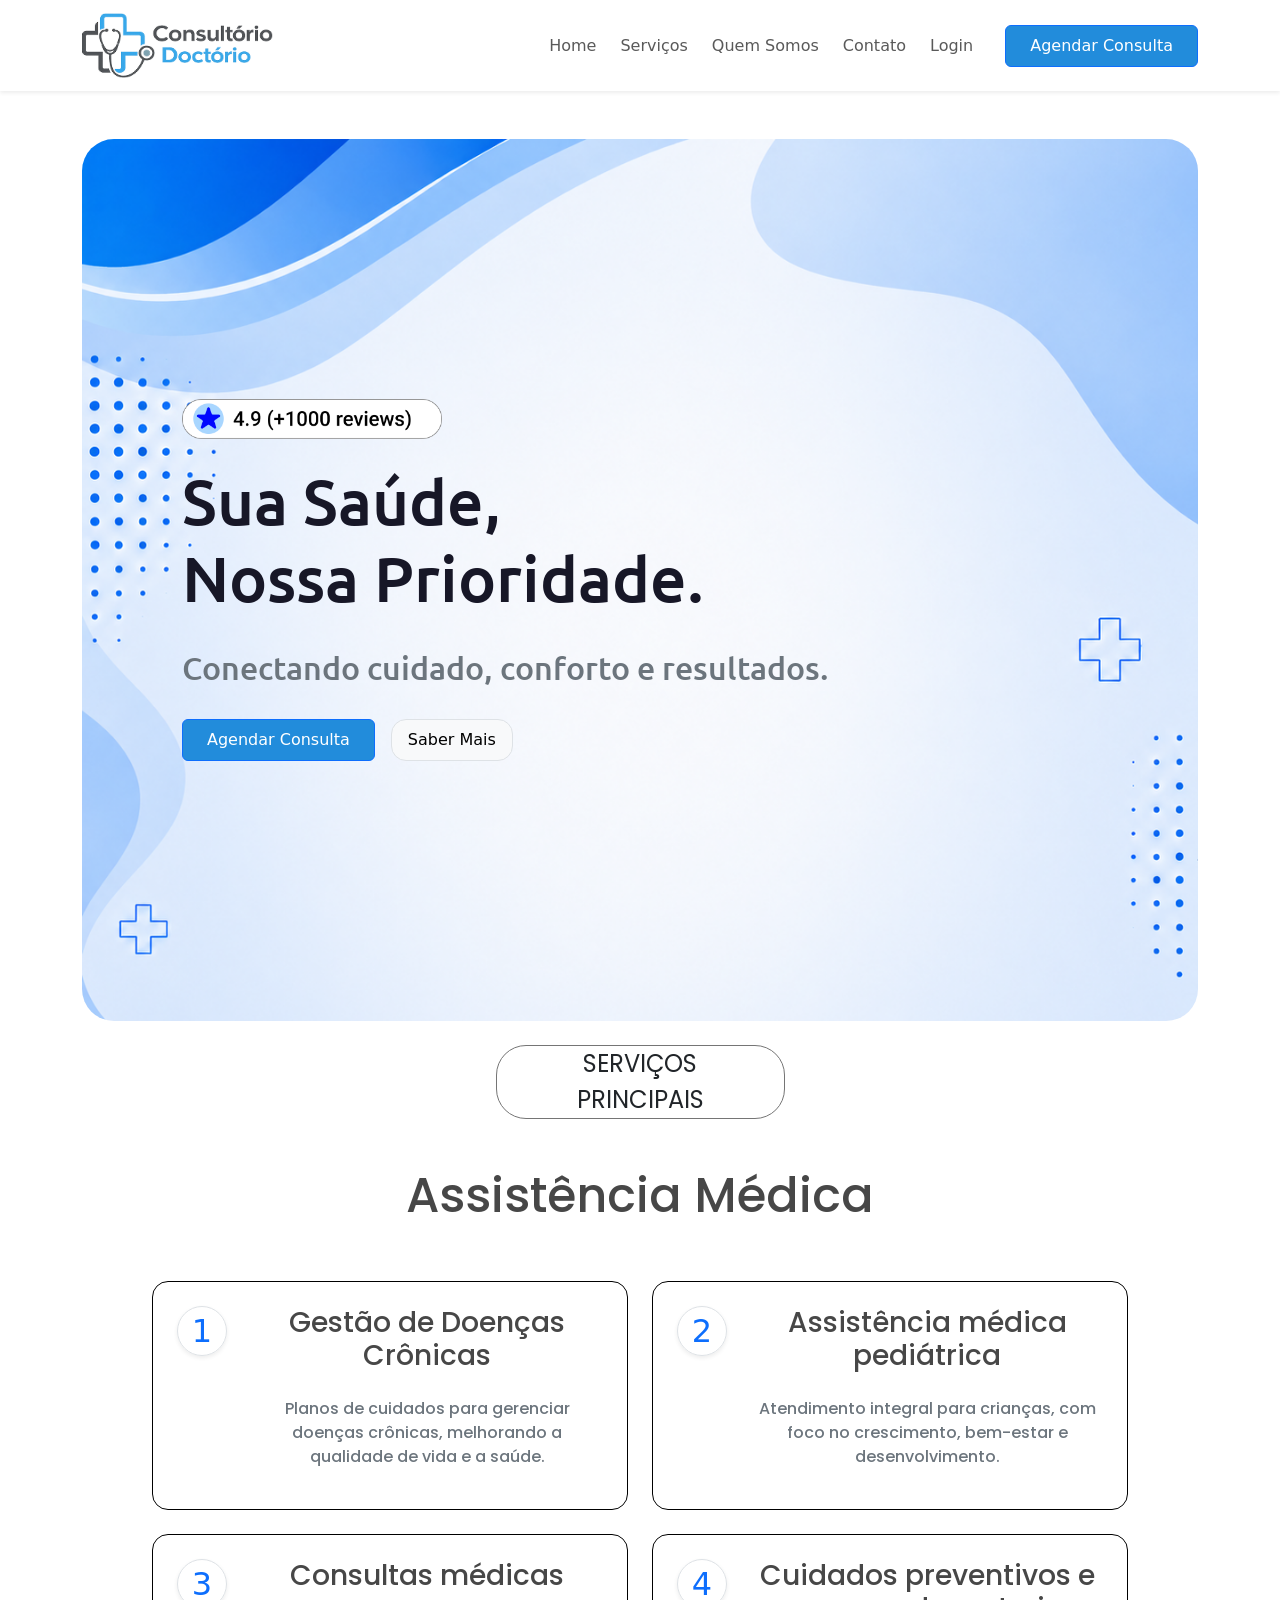
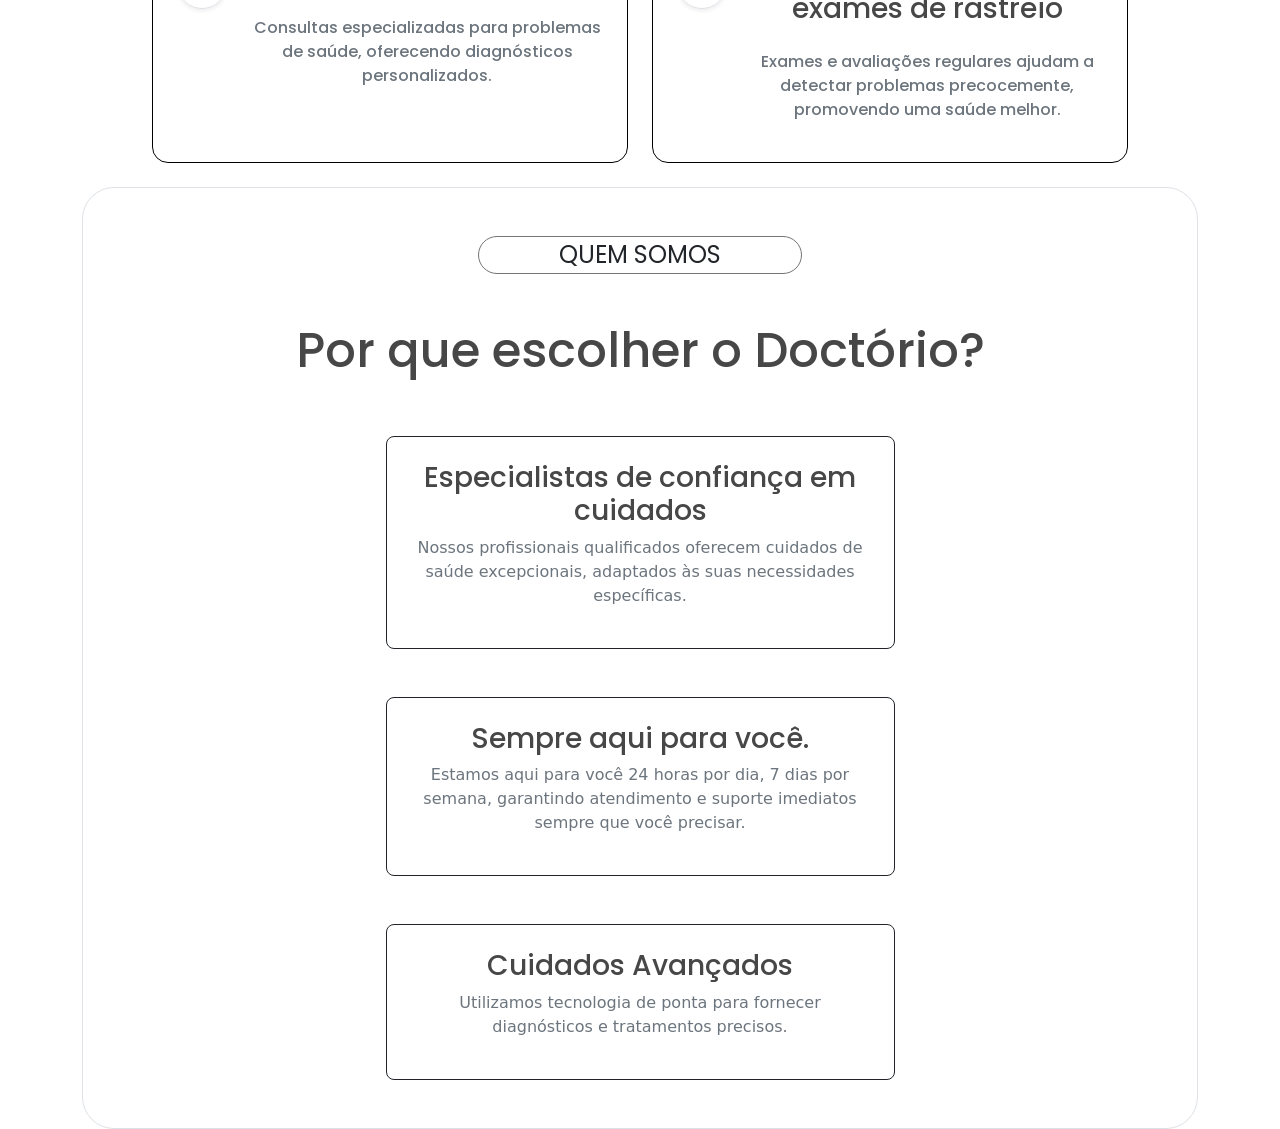
==== index.html @ 72e79a43 "major commit" ====
<!DOCTYPE html>
<html lang="pt-br">
<head>
    <meta charset="UTF-8">
    <meta name="viewport" content="width=device-width, initial-scale=1.0">
    <title>Consultório Doctorio</title>
    <link href="https://cdn.jsdelivr.net/npm/bootstrap@5.3.3/dist/css/bootstrap.min.css" rel="stylesheet">
    <link rel="stylesheet" href="./assets/css/index.css">
    <link rel="icon" type="image/x-icon" href="/assets/img/doctorio-favicon.ico">
    <link rel="shortcut icon" type="image/x-icon" href="/assets/img/doctorio-favicon.ico">
</head>
<body>
    <div id="header-placeholder"></div>
    <main class="container d-flex flex-column gap-4 bg-light.bg-gradient">
        <section class="container d-flex flex-column gap-4 rounded-5 mt-5 main-container-padding main-container-background" style="height: 1296;">
            <img src="./assets/img/reviews-icon.png" alt="" style="width: 260px;" class="review-img">
            <h1 class="display-3 fw-medium text-font-ubuntu" style="color: #171727;">Sua Saúde, <br>Nossa Prioridade.</h1>
            <h2 class="text-secondary text-font-ubuntu fs-2">Conectando cuidado, conforto e resultados.</h2>
            <div class="d-flex gap-3">
                <div id="consultation-button"></div>
                <a class="btn btn-light border py-2 px-3 fw-medium" style="border-color: #757575; border-radius: 15px;">Saber Mais</a>
            </div>
        </section>

        <section class="container d-flex flex-column gap-5">
            <div class="align-items-center text-center mx-auto fw-normal fs-4 text-font-poppins" style="border: 1px solid #757575; border-radius: 30px; padding: 0 80px">SERVIÇOS <br>PRINCIPAIS</div>
            <h2 class="display-5 fw-medium text-font-poppins text-center" style="color: #474747;">Assistência Médica</h1>
            <div class="row g-4 mx-auto" style="max-width: 1000px;"> 
                <div class="col-6"><div class="d-flex gap-4 p-4 h-100 w-100" style="border: 1px solid black; border-radius: 16px;">
                    <div class="d-flex flex-shrink-0 p-4 shadow-sm border rounded-circle justify-content-center align-items-center text-primary fs-2" style="width: 40px; height: 40px;">1</div>
                    <div class="d-flex flex-column gap-3">
                        <h3 class="text-center fw-medium text-font-poppins" style="color: #474747;">Gestão de Doenças Crônicas</h3>
                        <p class="text-secondary fw-medium text-center text-font-poppins">Planos de cuidados para gerenciar doenças crônicas, melhorando a qualidade de vida e a saúde.</p>
                    </div>
                </div></div>
                <div class="col-6"><div class="d-flex gap-4 p-4 h-100 w-100" style="border: 1px solid black; border-radius: 16px;">
                    <div class="d-flex flex-shrink-0 p-4 shadow-sm border rounded-circle justify-content-center align-items-center text-primary fs-2" style="width: 40px; height: 40px;">2</div>
                    <div class="d-flex flex-column gap-3">
                        <h3 class="text-center fw-medium text-font-poppins" style="color: #474747;">Assistência médica pediátrica</h3>
                        <p class="text-secondary fw-medium text-center text-font-poppins">Atendimento integral para crianças, com foco no crescimento, bem-estar e desenvolvimento.</p>
                    </div>
                </div></div>
                <div class="col-6"><div class="d-flex gap-4 p-4 h-100 w-100" style="border: 1px solid black; border-radius: 16px;">
                    <div class="d-flex flex-shrink-0 p-4 shadow-sm border rounded-circle justify-content-center align-items-center text-primary fs-2" style="width: 40px; height: 40px;">3</div>
                    <div class="d-flex flex-column gap-3">
                        <h3 class="text-center fw-medium text-font-poppins" style="color: #474747;">Consultas médicas</h3>
                        <p class="text-secondary fw-medium text-center text-font-poppins">Consultas especializadas para problemas de saúde, oferecendo diagnósticos personalizados.</p>
                    </div>
                </div></div>
                <div class="col-6"><div class="d-flex gap-4 p-4 h-100 w-100" style="border: 1px solid black; border-radius: 16px;">
                    <div class="d-flex flex-shrink-0 p-4 shadow-sm border rounded-circle justify-content-center align-items-center text-primary fs-2" style="width: 40px; height: 40px;">4</div>
                    <div class="d-flex flex-column gap-3">
                        <h3 class="text-center fw-medium text-font-poppins" style="color: #474747;">Cuidados preventivos e exames de rastreio</h3>
                        <p class="text-secondary fw-medium text-center text-font-poppins">Exames e avaliações regulares ajudam a detectar problemas precocemente, promovendo uma saúde melhor.</p>
                    </div>
                </div></div>
            </div>
        </section>
        
        <section class="container d-flex flex-column gap-5 p-5 border rounded-5">
            <div class="align-items-center text-center mx-auto fw-normal fs-4 text-font-poppins" style="border: 1px solid #757575; border-radius: 30px; padding: 0 80px">QUEM SOMOS</div>
            <h2 class="display-5 fw-medium text-font-poppins text-center" style="color: #474747;">Por que escolher o Doctório?</h1>
            <div class="container d-flex flex-column justify-content-center align-items-center p-4 text-center border border-dark rounded-3 w-50">
                <h3 class="text-font-poppins fw-medium" style="color: #474747;">Especialistas de confiança em cuidados</h3>
                <p class="text-secondary">Nossos profissionais qualificados oferecem cuidados de saúde excepcionais, adaptados às suas necessidades específicas.</p>
            </div>
            <div class="container d-flex flex-column justify-content-center align-items-center p-4 text-center border border-dark rounded-3 w-50">
                <h3 class="text-font-poppins fw-medium" style="color: #474747;">Sempre aqui para você.</h3>
                <p class="text-secondary">Estamos aqui para você 24 horas por dia, 7 dias por semana, garantindo atendimento e suporte imediatos sempre que você precisar.</p>
            </div>
            <div class="container d-flex flex-column justify-content-center align-items-center p-4 text-center border border-dark rounded-3 w-50">
                <h3 class="text-font-poppins fw-medium" style="color: #474747;">Cuidados Avançados</h3>
                <p class="text-secondary">Utilizamos tecnologia de ponta para fornecer diagnósticos e tratamentos precisos.</p>
            </div>
        </section>
    </main>
    <script src="assets/js/main.js"></script>
</body>
</html>
---- assets/css/index.css ----
@import url('https://fonts.googleapis.com/css2?family=Ubuntu:ital,wght@0,300;0,400;0,500;0,700;1,300;1,400;1,500;1,700&display=swap');
@import url('https://fonts.googleapis.com/css2?family=Poppins:ital,wght@0,100;0,200;0,300;0,400;0,500;0,600;0,700;0,800;0,900;1,100;1,200;1,300;1,400;1,500;1,600;1,700;1,800;1,900&display=swap');

.text-font-ubuntu {
    font-family: 'Ubuntu', sans-serif;
}

.text-font-poppins {
    font-family: 'Poppins', sans-serif;
}

.main-container-padding {
    padding: 260px 0 260px 100px;
}

.main-container-background {
    background:
        linear-gradient(rgba(255,255,255, 0), rgba(255,255,255,0)),
        url('../img/homepage-background.png');
    background-size: cover;
}
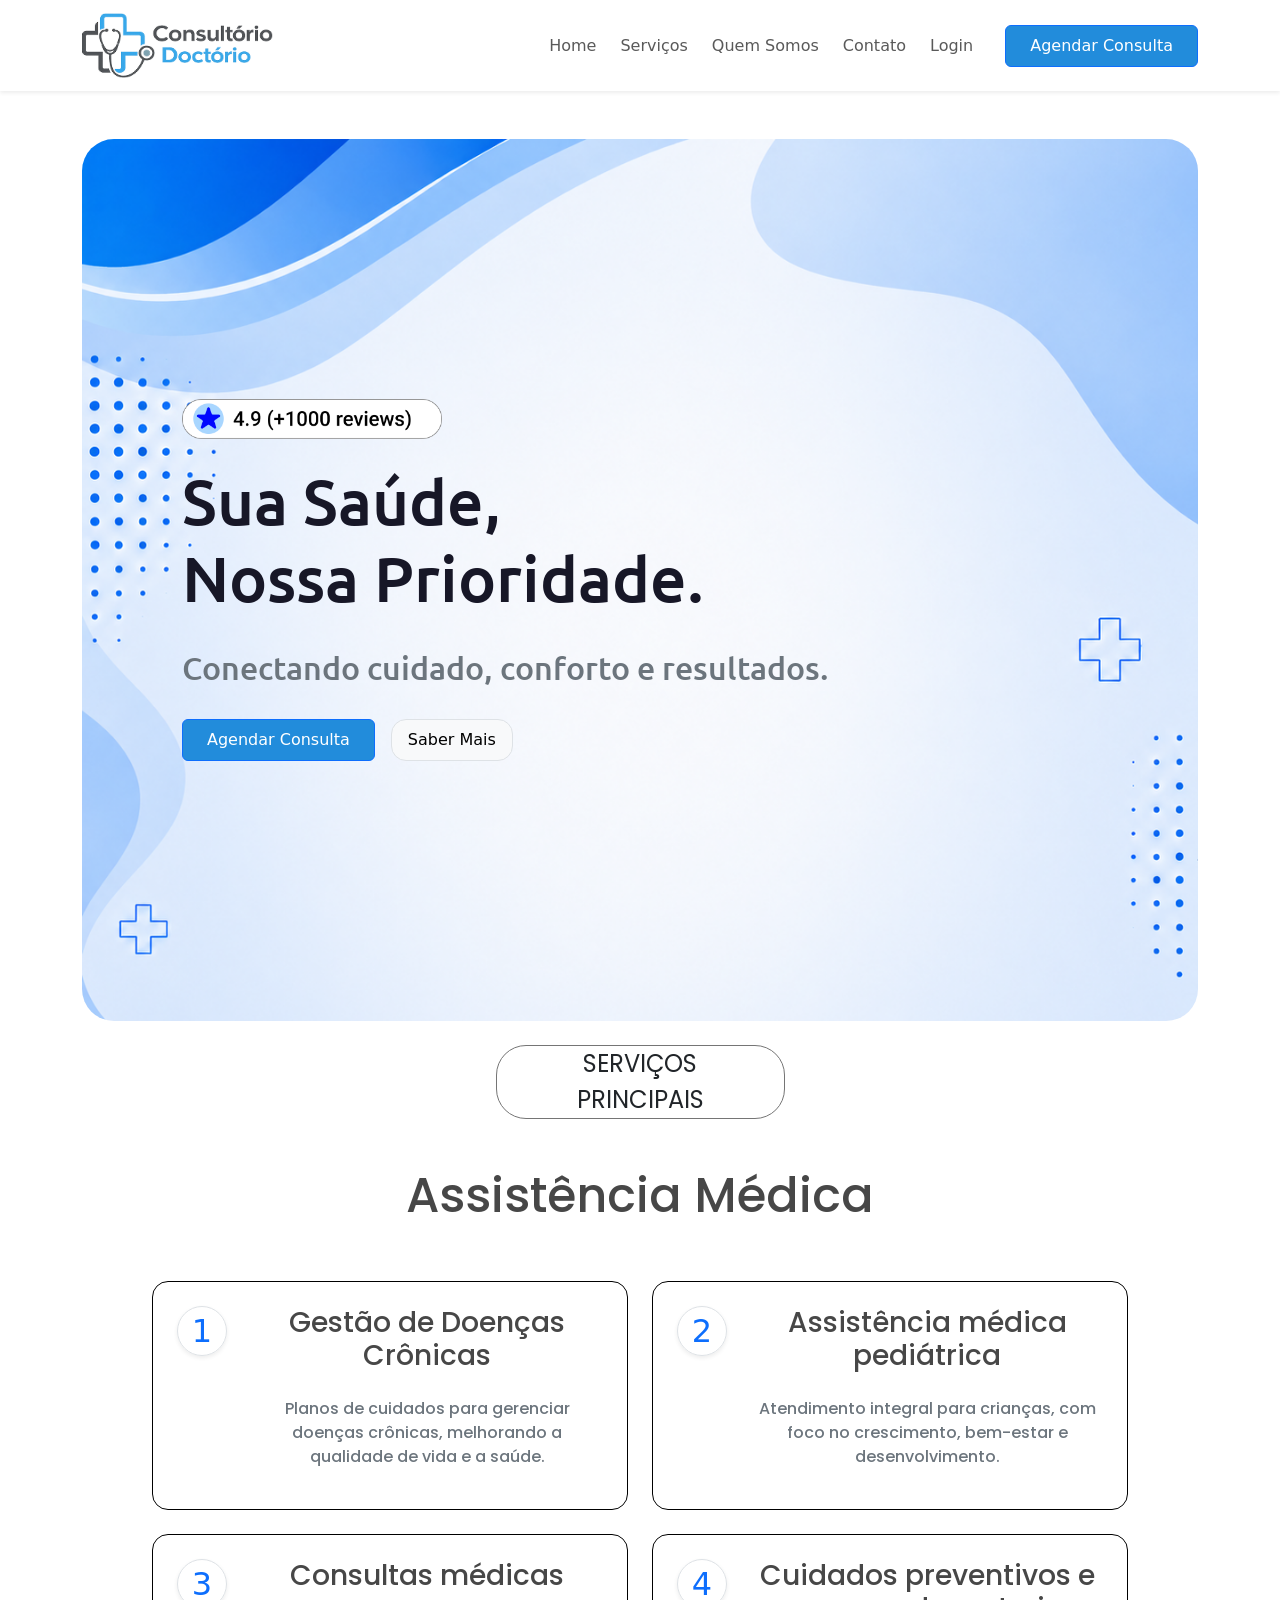
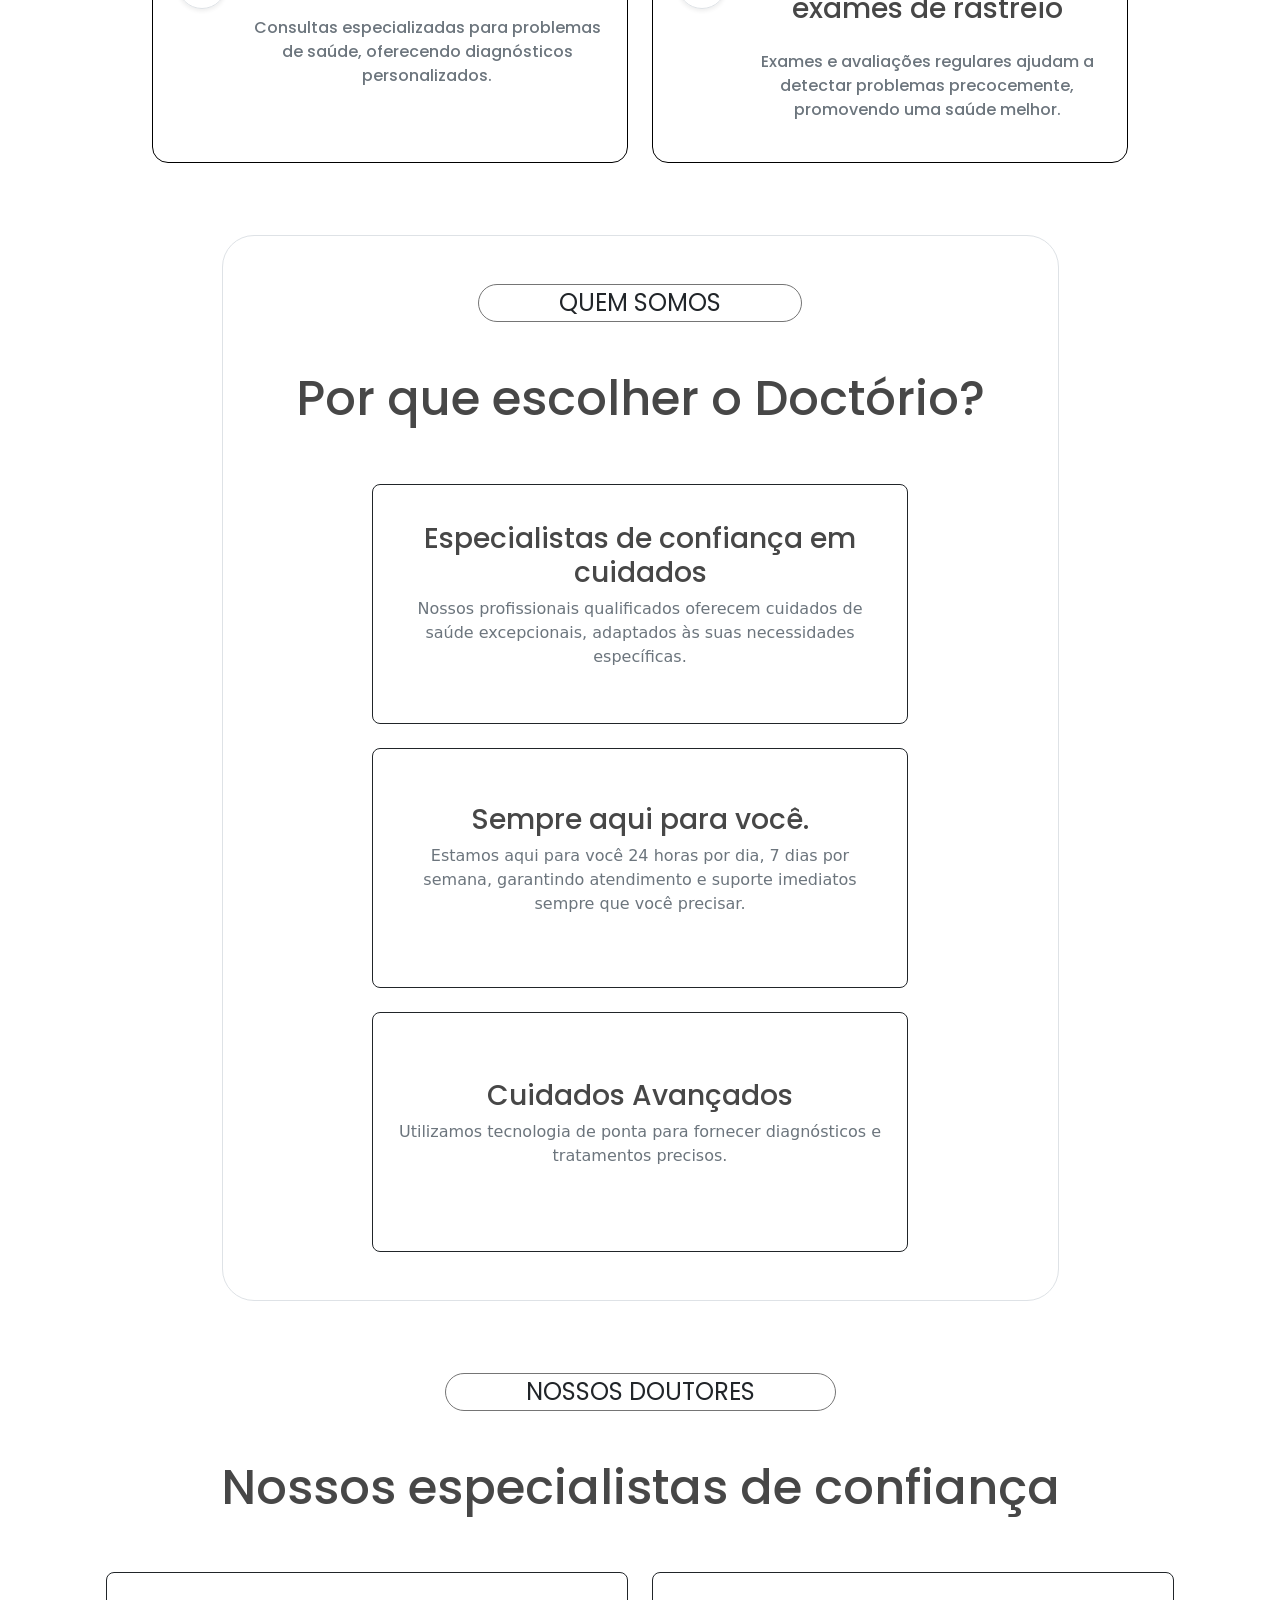
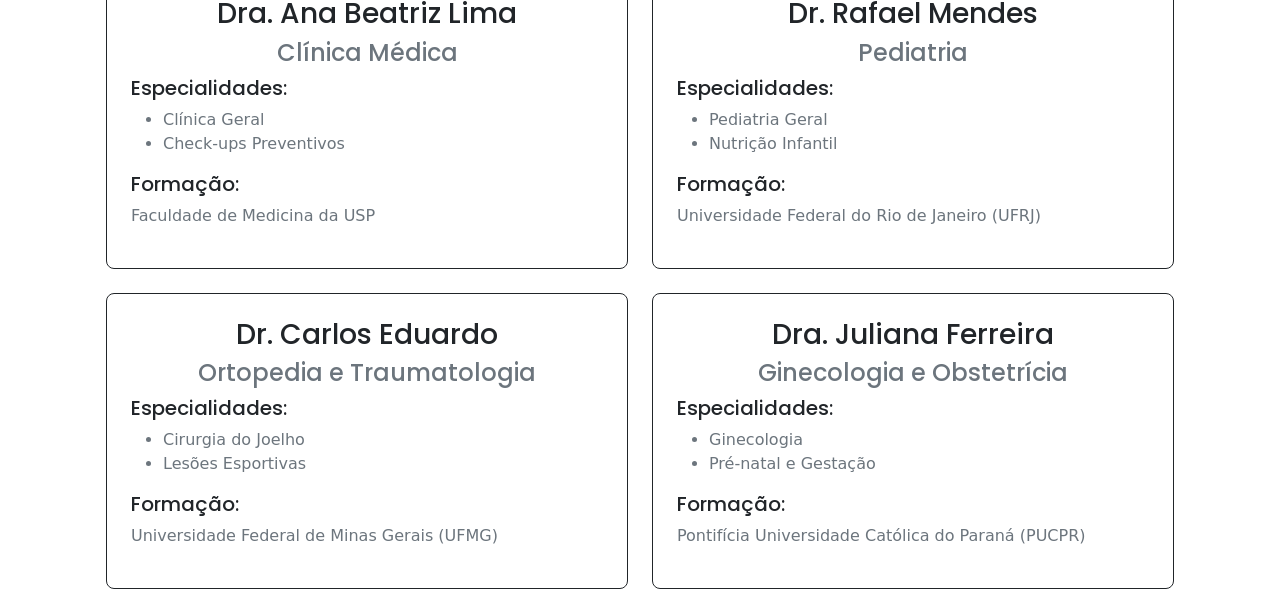
==== commit 3d207940: "feat: adiciona novas secoes da pagina principal" ====
--- a/index.html
+++ b/index.html
@@ -12,7 +12,7 @@
 <body>
     <div id="header-placeholder"></div>
     <main class="container d-flex flex-column gap-4 bg-light.bg-gradient">
-        <section class="container d-flex flex-column gap-4 rounded-5 mt-5 main-container-padding main-container-background" style="height: 1296;">
+        <section id="main-presentation" class="container d-flex flex-column gap-4 rounded-5 mt-5 main-container-padding main-container-background" style="height: 1296;">
             <img src="./assets/img/reviews-icon.png" alt="" style="width: 260px;" class="review-img">
             <h1 class="display-3 fw-medium text-font-ubuntu" style="color: #171727;">Sua Saúde, <br>Nossa Prioridade.</h1>
             <h2 class="text-secondary text-font-ubuntu fs-2">Conectando cuidado, conforto e resultados.</h2>
@@ -22,9 +22,9 @@
             </div>
         </section>
 
-        <section class="container d-flex flex-column gap-5">
+        <section id="main-services" class="container d-flex flex-column gap-5">
             <div class="align-items-center text-center mx-auto fw-normal fs-4 text-font-poppins" style="border: 1px solid #757575; border-radius: 30px; padding: 0 80px">SERVIÇOS <br>PRINCIPAIS</div>
-            <h2 class="display-5 fw-medium text-font-poppins text-center" style="color: #474747;">Assistência Médica</h1>
+            <h2 class="display-5 fw-medium text-font-poppins text-center" style="color: #474747;">Assistência Médica</h2>
             <div class="row g-4 mx-auto" style="max-width: 1000px;"> 
                 <div class="col-6"><div class="d-flex gap-4 p-4 h-100 w-100" style="border: 1px solid black; border-radius: 16px;">
                     <div class="d-flex flex-shrink-0 p-4 shadow-sm border rounded-circle justify-content-center align-items-center text-primary fs-2" style="width: 40px; height: 40px;">1</div>
@@ -57,22 +57,91 @@
             </div>
         </section>
         
-        <section class="container d-flex flex-column gap-5 p-5 border rounded-5">
+        <section id="about-us" class="container d-flex flex-column gap-5 mt-5 p-5 border rounded-5 w-75">
             <div class="align-items-center text-center mx-auto fw-normal fs-4 text-font-poppins" style="border: 1px solid #757575; border-radius: 30px; padding: 0 80px">QUEM SOMOS</div>
             <h2 class="display-5 fw-medium text-font-poppins text-center" style="color: #474747;">Por que escolher o Doctório?</h1>
-            <div class="container d-flex flex-column justify-content-center align-items-center p-4 text-center border border-dark rounded-3 w-50">
-                <h3 class="text-font-poppins fw-medium" style="color: #474747;">Especialistas de confiança em cuidados</h3>
-                <p class="text-secondary">Nossos profissionais qualificados oferecem cuidados de saúde excepcionais, adaptados às suas necessidades específicas.</p>
-            </div>
-            <div class="container d-flex flex-column justify-content-center align-items-center p-4 text-center border border-dark rounded-3 w-50">
-                <h3 class="text-font-poppins fw-medium" style="color: #474747;">Sempre aqui para você.</h3>
-                <p class="text-secondary">Estamos aqui para você 24 horas por dia, 7 dias por semana, garantindo atendimento e suporte imediatos sempre que você precisar.</p>
-            </div>
-            <div class="container d-flex flex-column justify-content-center align-items-center p-4 text-center border border-dark rounded-3 w-50">
-                <h3 class="text-font-poppins fw-medium" style="color: #474747;">Cuidados Avançados</h3>
-                <p class="text-secondary">Utilizamos tecnologia de ponta para fornecer diagnósticos e tratamentos precisos.</p>
+            <div class="row g-4 mx-auto" style="max-width: 1200px;">
+                <div class="col-12">
+                    <div class="container d-flex flex-column justify-content-center align-items-center p-4 text-center border border-dark rounded-3 w-75" style="height: 240px;">
+                        <h3 class="text-font-poppins fw-medium" style="color: #474747;">Especialistas de confiança em cuidados</h3>
+                        <p class="text-secondary">Nossos profissionais qualificados oferecem cuidados de saúde excepcionais, adaptados às suas necessidades específicas.</p>
+                    </div>
+                </div>
+                <div class="col-12">
+                    <div class="container d-flex flex-column justify-content-center align-items-center p-4 text-center border border-dark rounded-3 w-75" style="height: 240px;">
+                        <h3 class="text-font-poppins fw-medium" style="color: #474747;">Sempre aqui para você.</h3>
+                        <p class="text-secondary">Estamos aqui para você 24 horas por dia, 7 dias por semana, garantindo atendimento e suporte imediatos sempre que você precisar.</p>
+                    </div>
+                </div>
+                <div class="col-12">
+                    <div class="container d-flex flex-column justify-content-center align-items-center p-4 text-center border border-dark rounded-3 w-75" style="height: 240px;">
+                        <h3 class="text-font-poppins fw-medium" style="color: #474747;">Cuidados Avançados</h3>
+                        <p class="text-secondary">Utilizamos tecnologia de ponta para fornecer diagnósticos e tratamentos precisos.</p>
+                    </div>
+                </div>
             </div>
         </section>
+
+        <section id="our-doctors" class="container d-flex flex-column mt-5 gap-5">
+            <div class="align-items-center text-center mx-auto fw-normal fs-4 text-font-poppins" style="border: 1px solid #757575; border-radius: 30px; padding: 0 80px">NOSSOS DOUTORES</div>
+            <h2 class="display-5 fw-medium text-font-poppins text-center" style="color: #474747;">Nossos especialistas de confiança</h2>
+            <div class="row g-4 mx-auto">
+                <div class="col-6">
+                    <div class="container d-flex flex-column justify-content-center p-4 border border-dark rounded-3">
+                        <h3 class="text-font-poppins fw-medium text-center">Dra. Ana Beatriz Lima</h3>
+                        <h4 class="text-secondary fw-medium text-font-poppins text-center">Clínica Médica</h4>
+                        <h5 class="text-font-poppins fw-medium">Especialidades:</h5>
+                        <ul>
+                            <li class="text-secondary">Clínica Geral</li>
+                            <li class="text-secondary">Check-ups Preventivos</li>
+                        </ul>
+                        <h5 class="text-font-poppins fw-medium">Formação:</h5>
+                        <p class="text-secondary">Faculdade de Medicina da USP</p>
+                    </div>
+                </div>
+                <div class="col-6">
+                    <div class="container d-flex flex-column justify-content-center p-4 border border-dark rounded-3">
+                        <h3 class="text-font-poppins fw-medium text-center">Dr. Rafael Mendes</h3>
+                        <h4 class="text-secondary fw-medium text-font-poppins text-center">Pediatria</h4>
+                        <h5 class="text-font-poppins fw-medium">Especialidades:</h5>
+                        <ul>
+                            <li class="text-secondary">Pediatria Geral</li>
+                            <li class="text-secondary">Nutrição Infantil</li>
+                        </ul>
+                        <h5 class="text-font-poppins fw-medium">Formação:</h5>
+                        <p class="text-secondary">Universidade Federal do Rio de Janeiro (UFRJ)</p>
+                    </div>
+                </div>
+                <div class="col-6">
+                    <div class="container d-flex flex-column justify-content-center p-4 border border-dark rounded-3">
+                        <h3 class="text-font-poppins fw-medium text-center">Dr. Carlos Eduardo</h3>
+                        <h4 class="text-secondary fw-medium text-font-poppins text-center">Ortopedia e Traumatologia</h4>
+                        <h5 class="text-font-poppins fw-medium">Especialidades:</h5>
+                        <ul>
+                            <li class="text-secondary">Cirurgia do Joelho</li>
+                            <li class="text-secondary">Lesões Esportivas</li>
+                        </ul>
+                        <h5 class="text-font-poppins fw-medium">Formação:</h5>
+                        <p class="text-secondary">Universidade Federal de Minas Gerais (UFMG)</p>
+                    </div>
+                </div>
+                <div class="col-6">
+                    <div class="container d-flex flex-column justify-content-center p-4 border border-dark rounded-3">
+                        <h3 class="text-font-poppins fw-medium text-center">Dra. Juliana Ferreira</h3>
+                        <h4 class="text-secondary fw-medium text-font-poppins text-center">Ginecologia e Obstetrícia</h4>
+                        <h5 class="text-font-poppins fw-medium">Especialidades:</h5>
+                        <ul>
+                            <li class="text-secondary">Ginecologia</li>
+                            <li class="text-secondary">Pré-natal e Gestação</li>
+                        </ul>
+                        <h5 class="text-font-poppins fw-medium">Formação:</h5>
+                        <p class="text-secondary">Pontifícia Universidade Católica do Paraná (PUCPR)</p>
+                    </div>
+                </div>
+            </div>
+        </section>
+
+        <section></section>
     </main>
     <script src="assets/js/main.js"></script>
 </body>
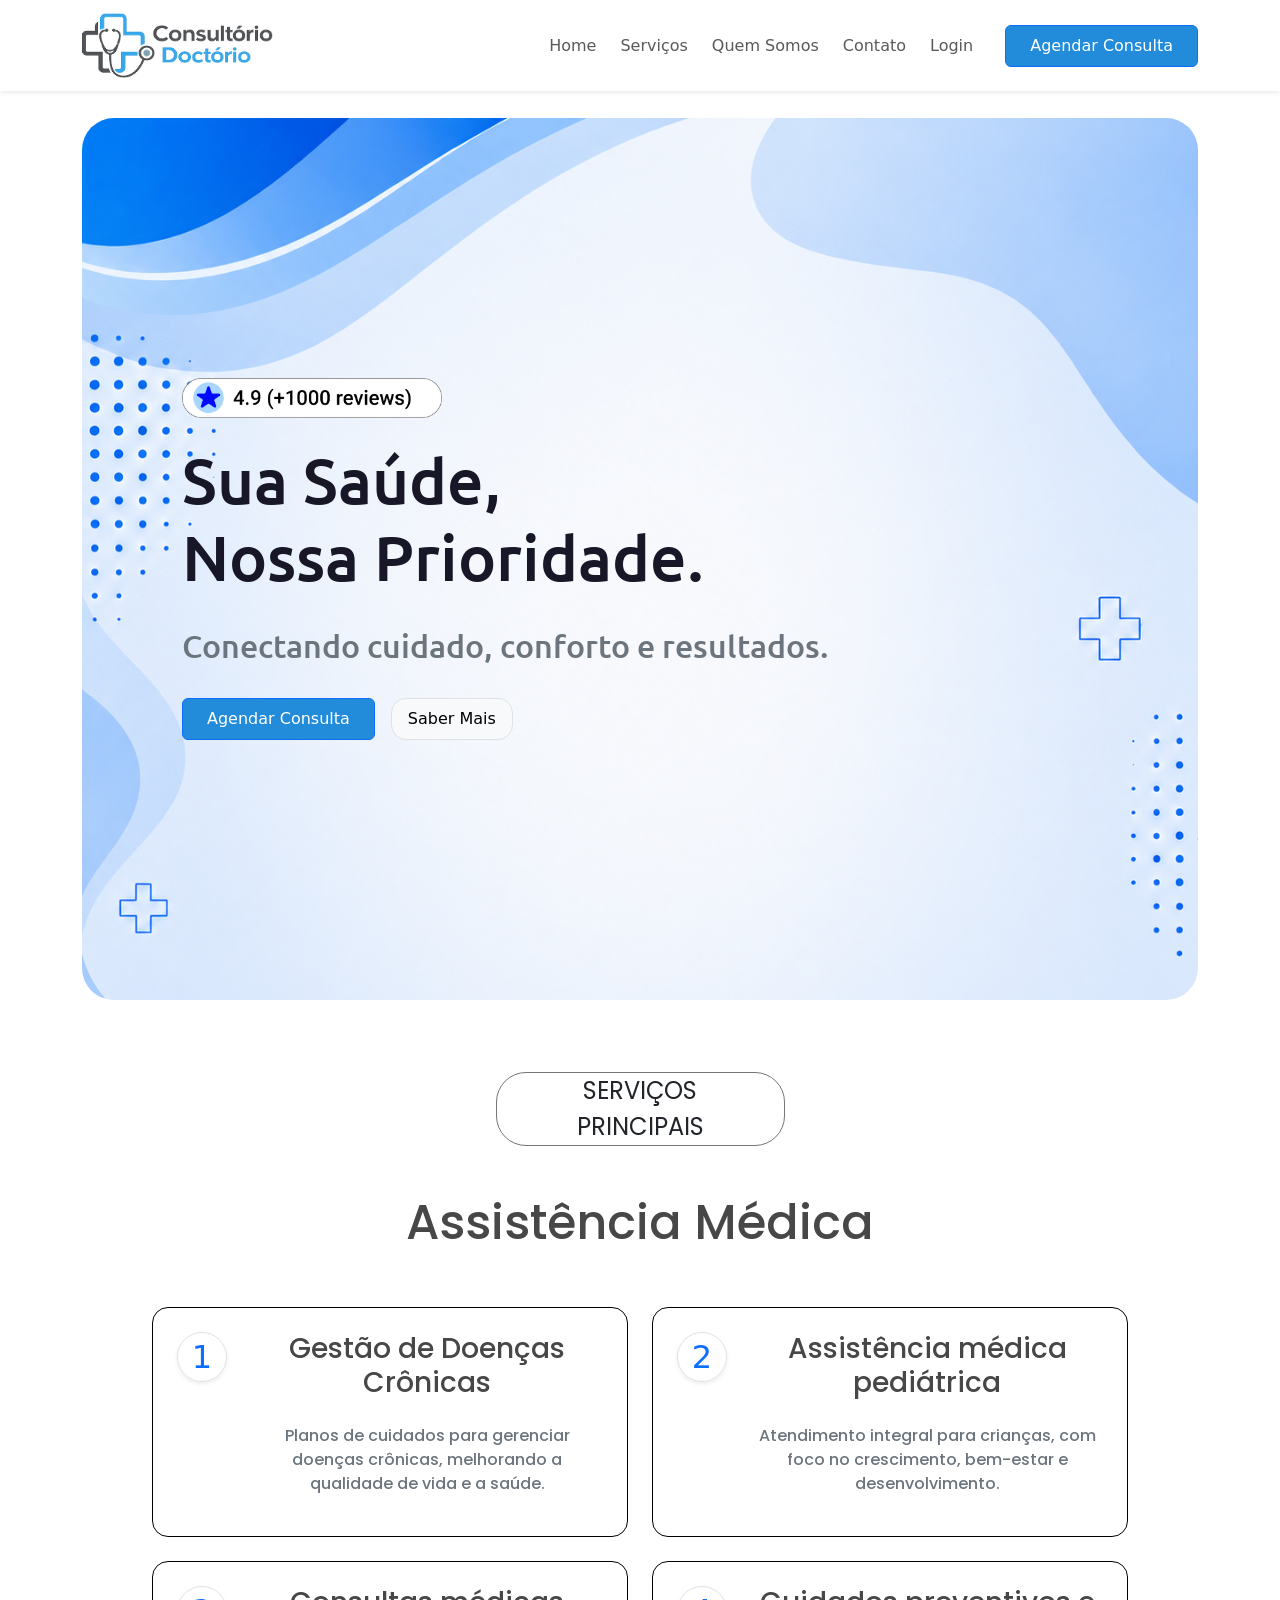
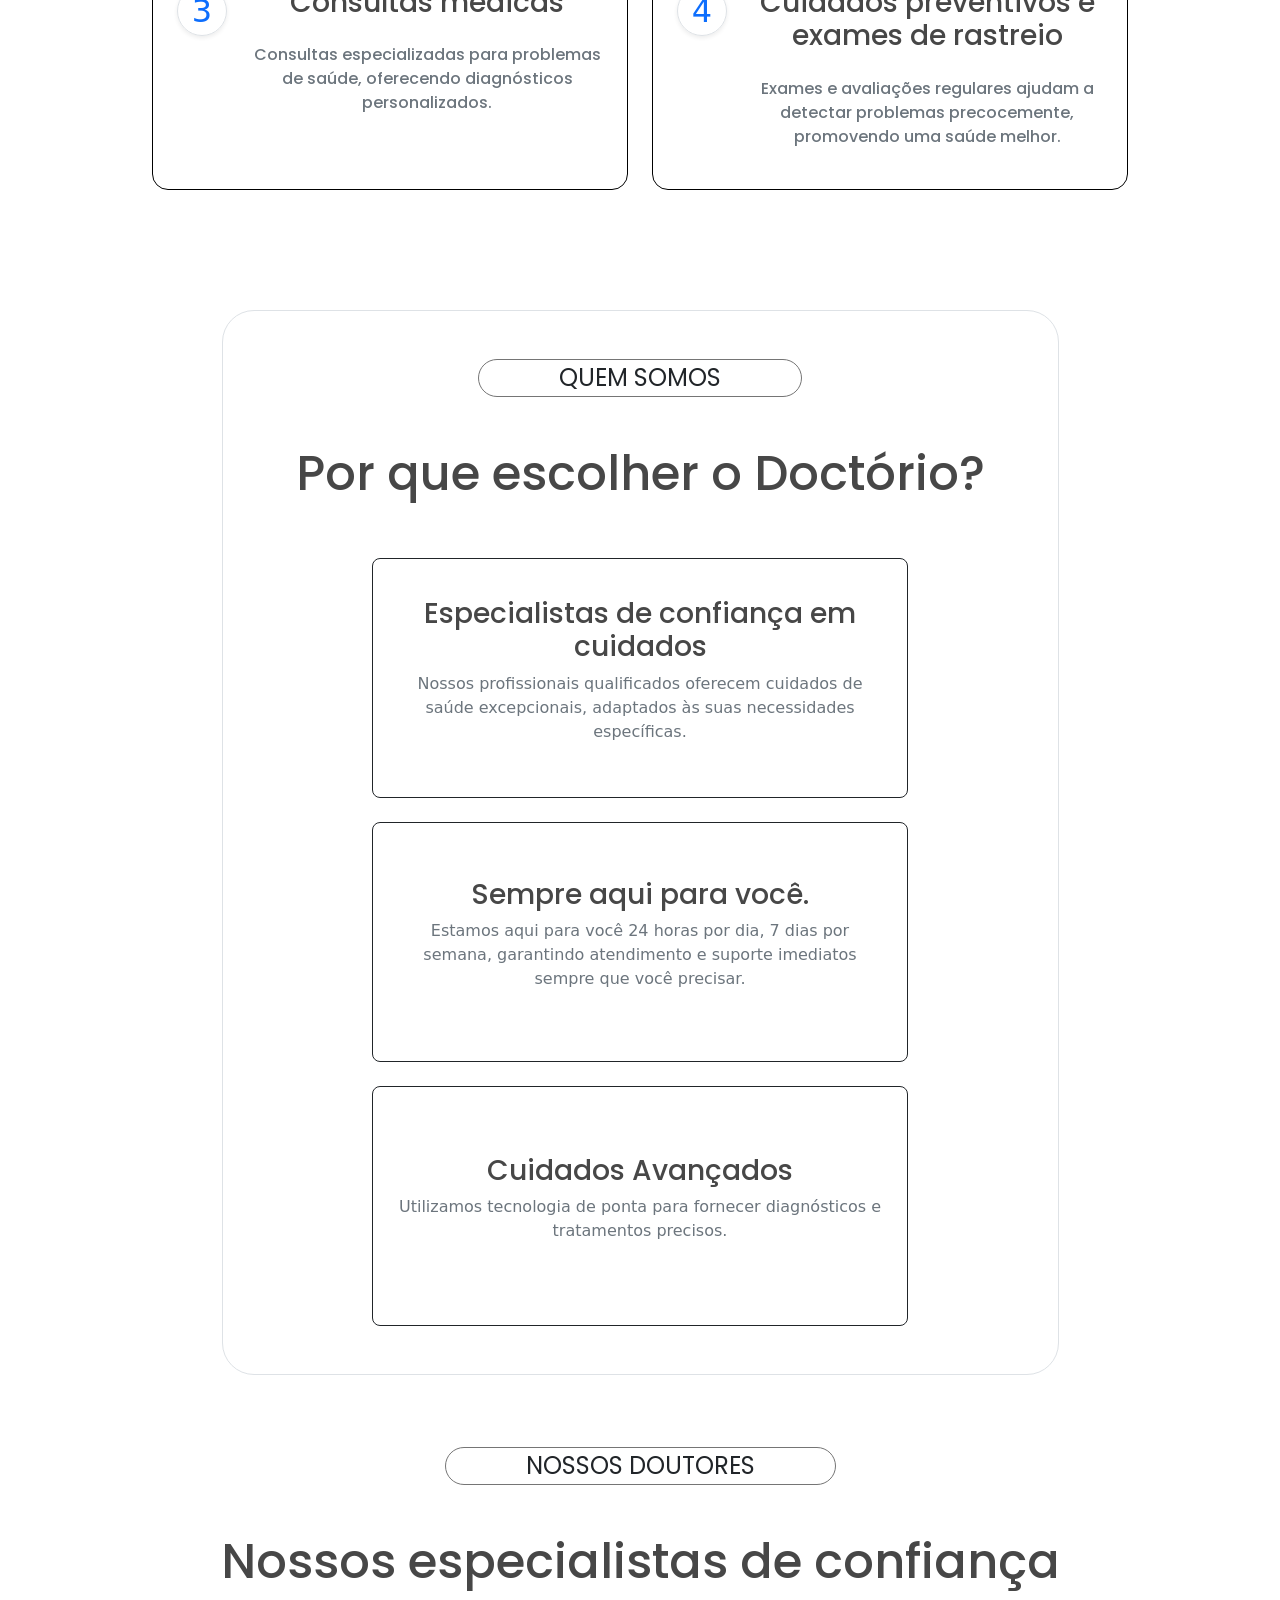
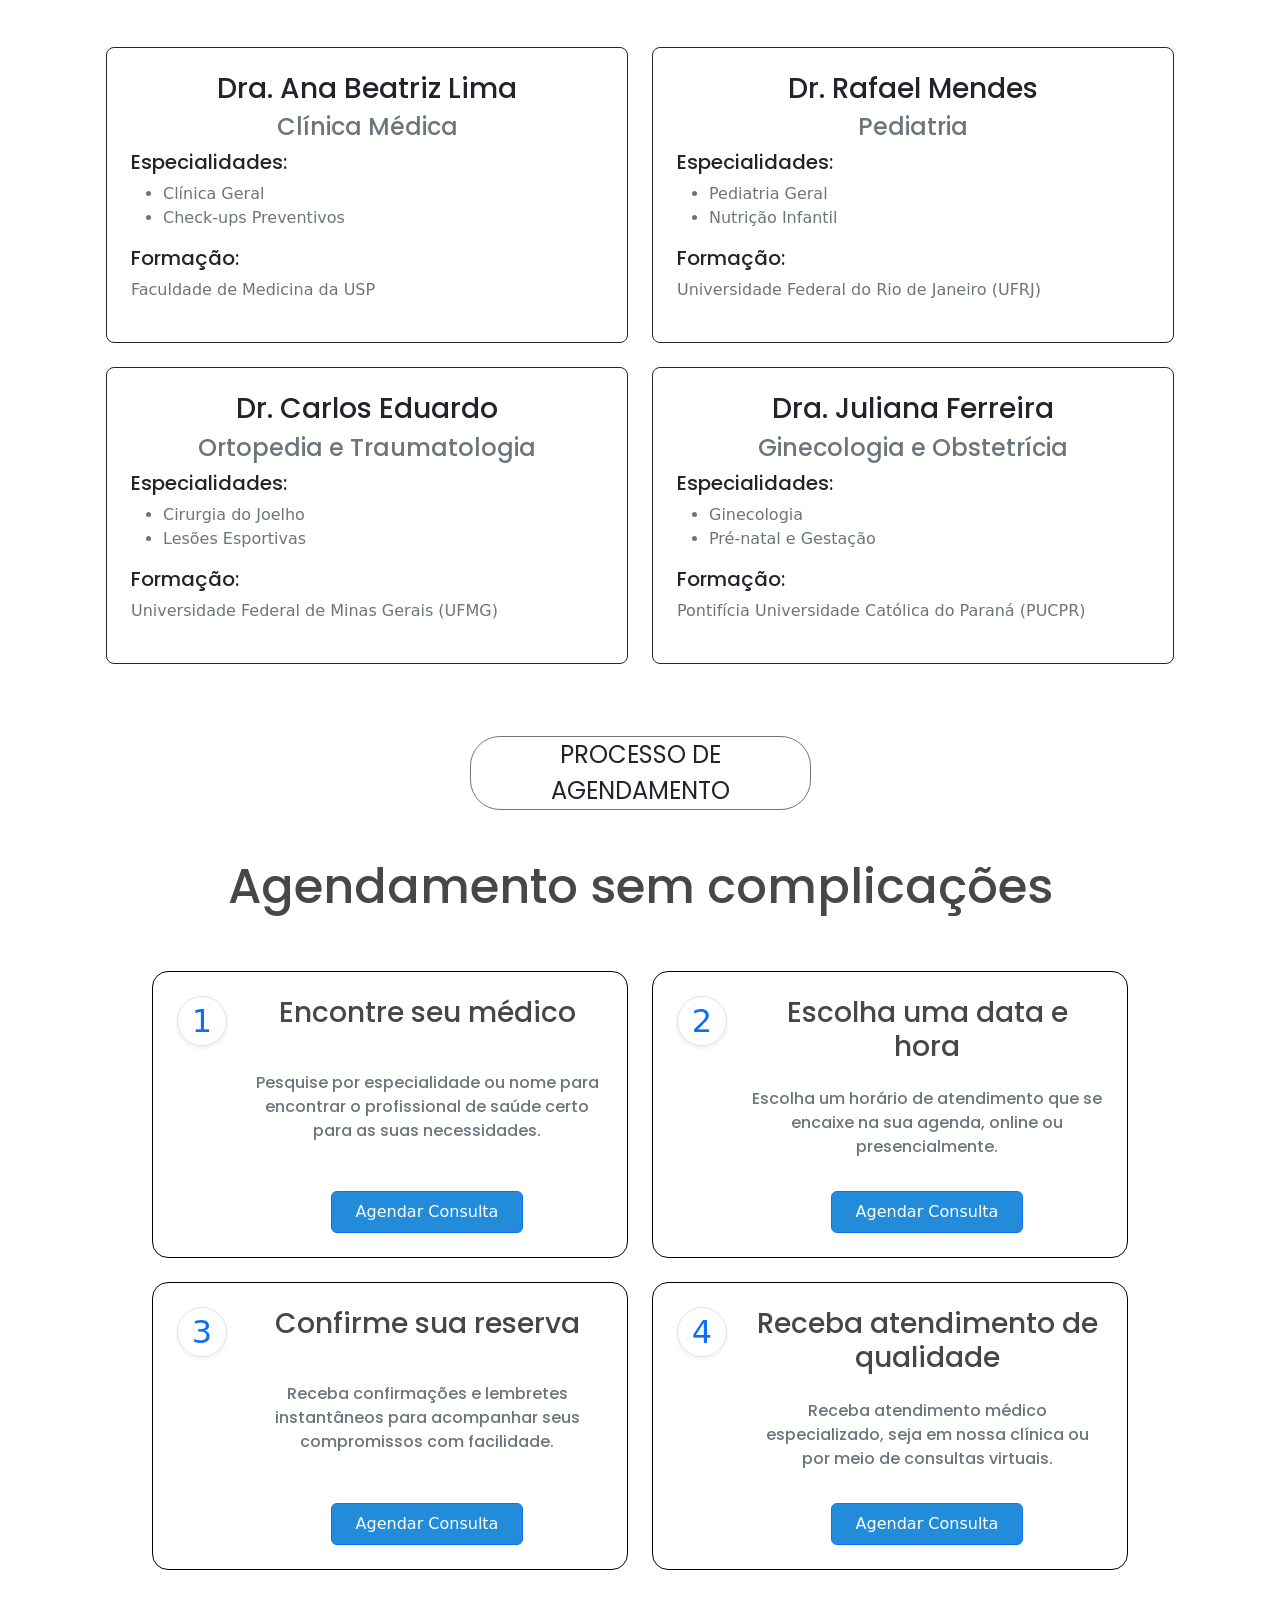
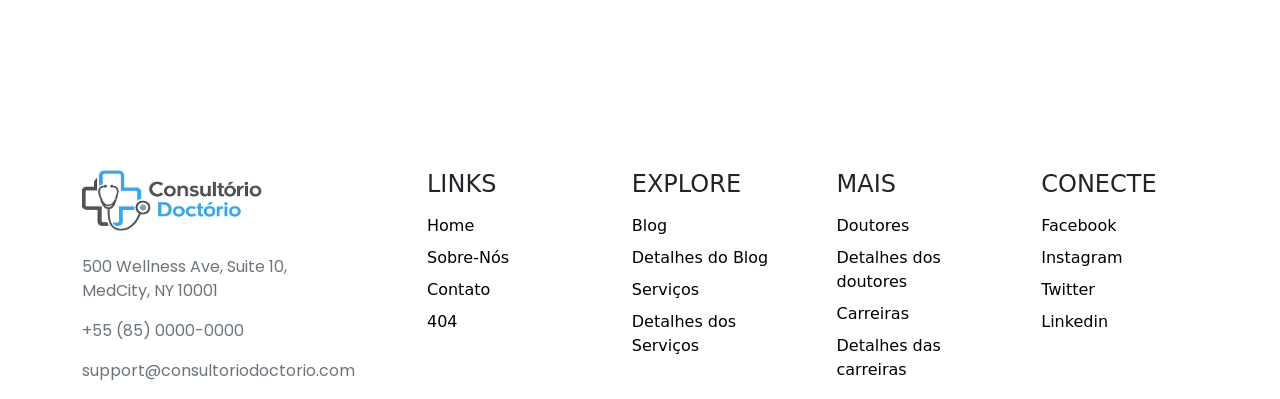
==== commit 305135ac: "feat: adiciona um monte de coisa ai" ====
--- a/index.html
+++ b/index.html
@@ -17,12 +17,12 @@
             <h1 class="display-3 fw-medium text-font-ubuntu" style="color: #171727;">Sua Saúde, <br>Nossa Prioridade.</h1>
             <h2 class="text-secondary text-font-ubuntu fs-2">Conectando cuidado, conforto e resultados.</h2>
             <div class="d-flex gap-3">
-                <div id="consultation-button"></div>
+                <div class="consultation-button-placeholder"></div>
                 <a class="btn btn-light border py-2 px-3 fw-medium" style="border-color: #757575; border-radius: 15px;">Saber Mais</a>
             </div>
         </section>
 
-        <section id="main-services" class="container d-flex flex-column gap-5">
+        <section id="main-services" class="container d-flex flex-column gap-5 p-5">
             <div class="align-items-center text-center mx-auto fw-normal fs-4 text-font-poppins" style="border: 1px solid #757575; border-radius: 30px; padding: 0 80px">SERVIÇOS <br>PRINCIPAIS</div>
             <h2 class="display-5 fw-medium text-font-poppins text-center" style="color: #474747;">Assistência Médica</h2>
             <div class="row g-4 mx-auto" style="max-width: 1000px;"> 
@@ -141,8 +141,46 @@
             </div>
         </section>
 
-        <section></section>
+        <section id="scheduling-process" class="container d-flex flex-column mt-5 gap-5">
+            <div class="align-items-center text-center mx-auto fw-normal fs-4 text-font-poppins" style="border: 1px solid #757575; border-radius: 30px; padding: 0 80px">PROCESSO DE <br>AGENDAMENTO</div>
+            <h2 class="display-5 fw-medium text-font-poppins text-center" style="color: #474747;">Agendamento sem complicações</h2>
+            <div class="row g-4 mx-auto" style="max-width: 1000px;"> 
+                <div class="col-6"><div class="d-flex gap-4 p-4 h-100 w-100" style="border: 1px solid black; border-radius: 16px;">
+                    <div class="d-flex flex-shrink-0 p-4 shadow-sm border rounded-circle justify-content-center align-items-center text-primary fs-2" style="width: 40px; height: 40px;">1</div>
+                    <div class="d-flex flex-column gap-3 align-items-center">
+                        <h3 class="text-center fw-medium text-font-poppins" style="color: #474747;">Encontre seu médico</h3>
+                        <p class="text-secondary fw-medium text-center text-font-poppins mt-auto">Pesquise por especialidade ou nome para encontrar o profissional de saúde certo para as suas necessidades.</p>
+                        <div class="consultation-button-placeholder mt-auto"></div>
+                    </div>
+                </div></div>
+                <div class="col-6"><div class="d-flex gap-4 p-4 h-100 w-100" style="border: 1px solid black; border-radius: 16px;">
+                    <div class="d-flex flex-shrink-0 p-4 shadow-sm border rounded-circle justify-content-center align-items-center text-primary fs-2" style="width: 40px; height: 40px;">2</div>
+                    <div class="d-flex flex-column gap-3 align-items-center">
+                        <h3 class="text-center fw-medium text-font-poppins" style="color: #474747;">Escolha uma data e hora</h3>
+                        <p class="text-secondary fw-medium text-center text-font-poppins mt-auto">Escolha um horário de atendimento que se encaixe na sua agenda, online ou presencialmente.</p>
+                        <div class="consultation-button-placeholder mt-auto"></div>
+                    </div>
+                </div></div>
+                <div class="col-6"><div class="d-flex gap-4 p-4 h-100 w-100" style="border: 1px solid black; border-radius: 16px;">
+                    <div class="d-flex flex-shrink-0 p-4 shadow-sm border rounded-circle justify-content-center align-items-center text-primary fs-2" style="width: 40px; height: 40px;">3</div>
+                    <div class="d-flex flex-column gap-3 align-items-center">
+                        <h3 class="text-center fw-medium text-font-poppins" style="color: #474747;">Confirme sua reserva</h3>
+                        <p class="text-secondary fw-medium text-center text-font-poppins mt-auto">Receba confirmações e lembretes instantâneos para acompanhar seus compromissos com facilidade.</p>
+                        <div class="consultation-button-placeholder mt-auto"></div>
+                    </div>
+                </div></div>
+                <div class="col-6"><div class="d-flex gap-4 p-4 h-100 w-100" style="border: 1px solid black; border-radius: 16px;">
+                    <div class="d-flex flex-shrink-0 p-4 shadow-sm border rounded-circle justify-content-center align-items-center text-primary fs-2" style="width: 40px; height: 40px;">4</div>
+                    <div class="d-flex flex-column gap-3 align-items-center">
+                        <h3 class="text-center fw-medium text-font-poppins" style="color: #474747;">Receba atendimento de qualidade</h3>
+                        <p class="text-secondary fw-medium text-center text-font-poppins mt-auto">Receba atendimento médico especializado, seja em nossa clínica ou por meio de consultas virtuais.</p>
+                        <div class="consultation-button-placeholder mt-auto"></div>
+                    </div>
+                </div></div>
+            </div>
+        </section>
     </main>
+    <div id="footer-placeholder"></div>
     <script src="assets/js/main.js"></script>
 </body>
 </html>
--- a/assets/css/index.css
+++ b/assets/css/index.css
@@ -1,5 +1,13 @@
 @import url('https://fonts.googleapis.com/css2?family=Ubuntu:ital,wght@0,300;0,400;0,500;0,700;1,300;1,400;1,500;1,700&display=swap');
 @import url('https://fonts.googleapis.com/css2?family=Poppins:ital,wght@0,100;0,200;0,300;0,400;0,500;0,600;0,700;0,800;0,900;1,100;1,200;1,300;1,400;1,500;1,600;1,700;1,800;1,900&display=swap');
+
+body {
+    padding-top: 70px;
+}
+
+section {
+    scroll-margin-top: 80px;
+}
 
 .text-font-ubuntu {
     font-family: 'Ubuntu', sans-serif;
@@ -18,4 +26,9 @@
         linear-gradient(rgba(255,255,255, 0), rgba(255,255,255,0)),
         url('../img/homepage-background.png');
     background-size: cover;
+}
+
+a {
+    text-decoration: none;
+    color: black;
 }
